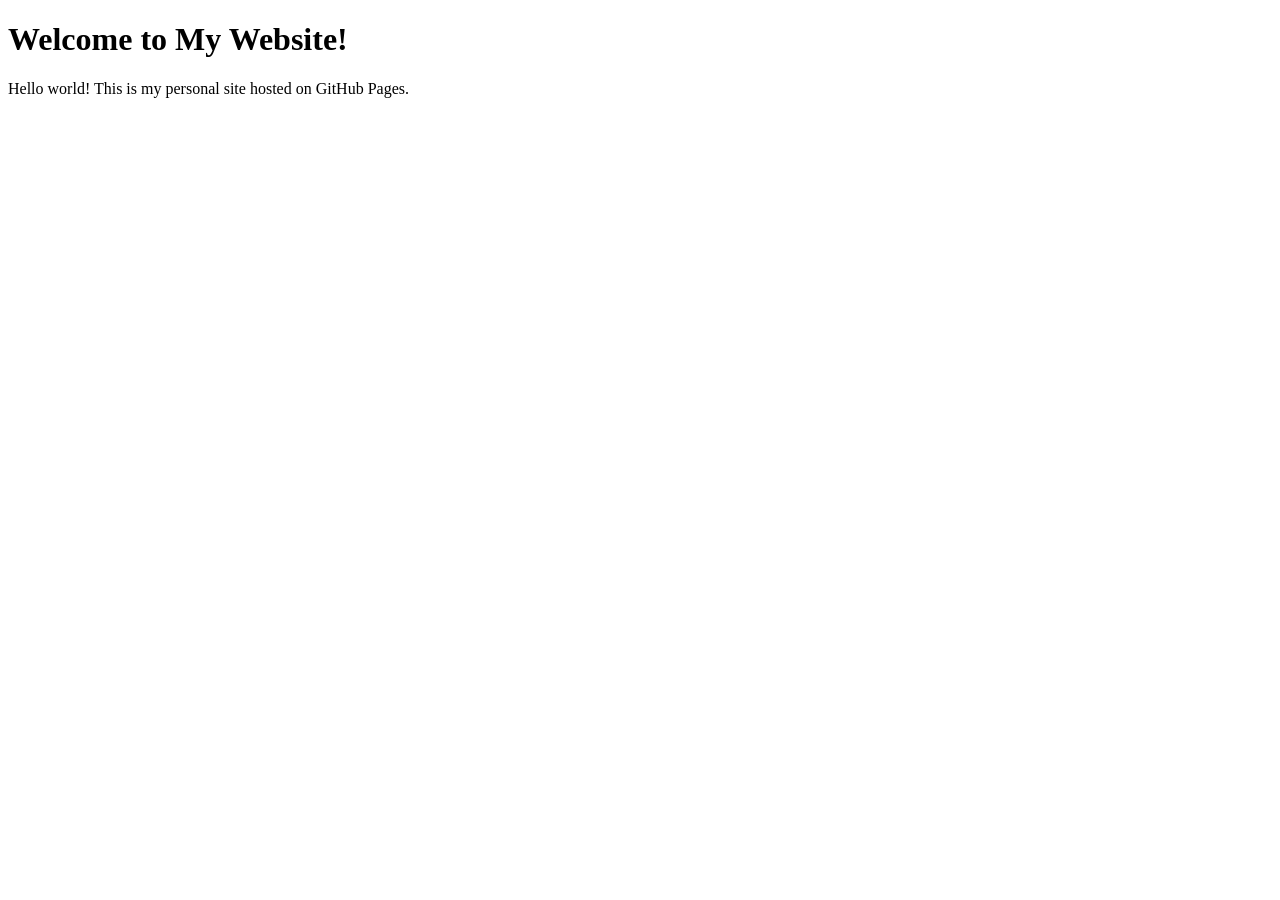
==== index.html @ 92191d57 "Add initial index.html for personal website" ====
<!DOCTYPE html>
<html>
<head>
    <title>My Personal Website</title>
</head>
<body>
    <h1>Welcome to My Website!</h1>
    <p>Hello world! This is my personal site hosted on GitHub Pages.</p>
</body>
</html>
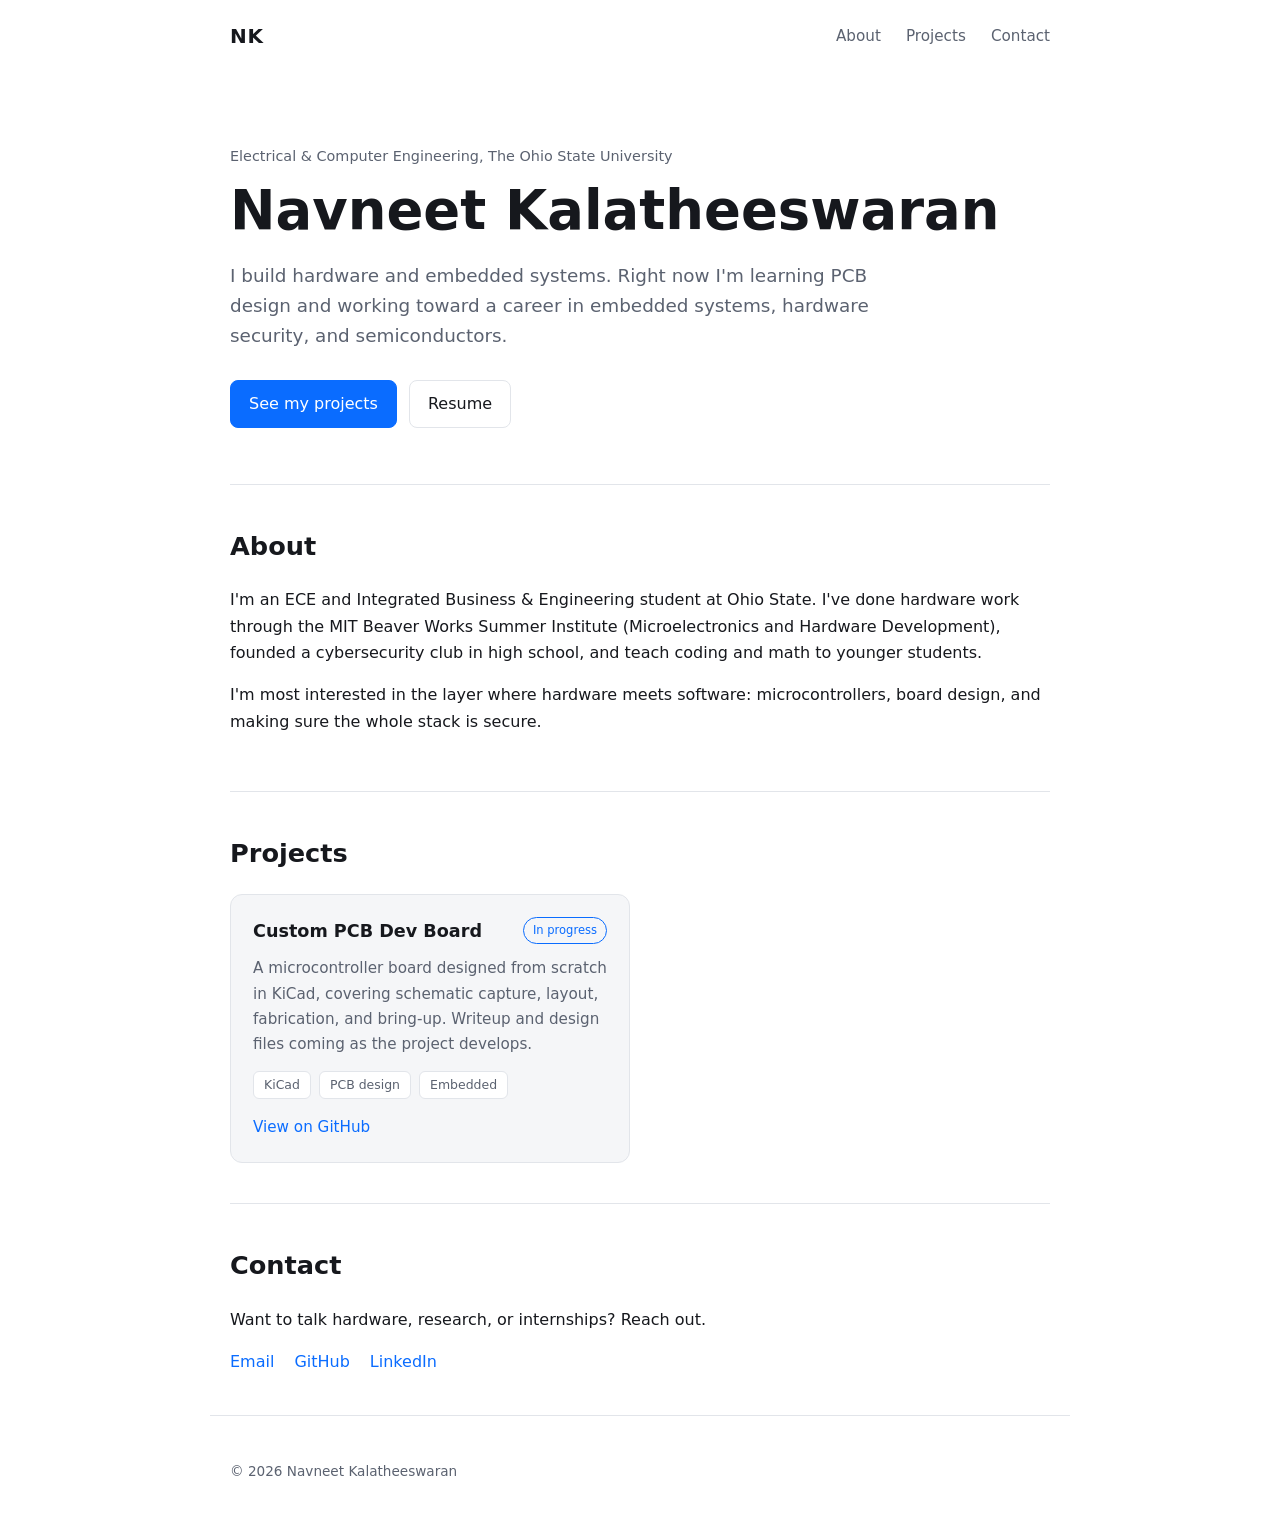
==== commit 5620d360: "Update index.html" ====
--- a/index.html
+++ b/index.html
@@ -1,10 +1,111 @@
 <!DOCTYPE html>
-<html>
+<html lang="en">
 <head>
-    <title>My Personal Website</title>
+  <meta charset="UTF-8">
+  <meta name="viewport" content="width=device-width, initial-scale=1">
+  <title>Navneet Kalatheeswaran | ECE Student</title>
+  <meta name="description" content="Electrical and computer engineering student at Ohio State interested in embedded systems, hardware security, and semiconductors.">
+  <link rel="stylesheet" href="style.css">
 </head>
 <body>
-    <h1>Welcome to My Website!</h1>
-    <p>Hello world! This is my personal site hosted on GitHub Pages.</p>
+
+  <header class="site-header">
+    <a class="brand" href="#top">NK</a>
+    <nav>
+      <a href="#about">About</a>
+      <a href="#projects">Projects</a>
+      <a href="#contact">Contact</a>
+    </nav>
+  </header>
+
+  <main id="top">
+
+    <section class="hero">
+      <p class="eyebrow">Electrical &amp; Computer Engineering, The Ohio State University</p>
+      <h1>Navneet Kalatheeswaran</h1>
+      <p class="lead">
+        I build hardware and embedded systems. Right now I'm learning PCB design
+        and working toward a career in embedded systems, hardware security, and semiconductors.
+      </p>
+      <div class="actions">
+        <a class="btn primary" href="#projects">See my projects</a>
+        <a class="btn" href="resume.pdf">Resume</a>
+      </div>
+    </section>
+
+    <section id="about">
+      <h2>About</h2>
+      <p>
+        I'm an ECE and Integrated Business &amp; Engineering student at Ohio State.
+        I've done hardware work through the MIT Beaver Works Summer Institute
+        (Microelectronics and Hardware Development), founded a cybersecurity club
+        in high school, and teach coding and math to younger students.
+      </p>
+      <p>
+        I'm most interested in the layer where hardware meets software: microcontrollers,
+        board design, and making sure the whole stack is secure.
+      </p>
+    </section>
+
+    <section id="projects">
+      <h2>Projects</h2>
+      <div class="grid">
+
+        <article class="card">
+          <div class="card-top">
+            <h3>Custom PCB Dev Board</h3>
+            <span class="tag status">In progress</span>
+          </div>
+          <p>
+            A microcontroller board designed from scratch in KiCad, covering schematic
+            capture, layout, fabrication, and bring-up. Writeup and design files coming
+            as the project develops.
+          </p>
+          <ul class="tags">
+            <li>KiCad</li>
+            <li>PCB design</li>
+            <li>Embedded</li>
+          </ul>
+          <a class="card-link" href="https://github.com/YOUR_GITHUB_USERNAME/YOUR_REPO_NAME">View on GitHub</a>
+        </article>
+
+        <!--
+        Copy this block for each new project:
+
+        <article class="card">
+          <div class="card-top">
+            <h3>Project name</h3>
+          </div>
+          <p>Two or three sentences: what it is, what you built, what you learned.</p>
+          <ul class="tags">
+            <li>Tool</li>
+            <li>Tool</li>
+          </ul>
+          <a class="card-link" href="https://github.com/YOUR_GITHUB_USERNAME/REPO">View on GitHub</a>
+        </article>
+        -->
+
+      </div>
+    </section>
+
+    <section id="contact">
+      <h2>Contact</h2>
+      <p>Want to talk hardware, research, or internships? Reach out.</p>
+      <ul class="links">
+        <li><a href="mailto:YOUR_EMAIL">Email</a></li>
+        <li><a href="https://github.com/YOUR_GITHUB_USERNAME">GitHub</a></li>
+        <li><a href="https://www.linkedin.com/in/YOUR_LINKEDIN">LinkedIn</a></li>
+      </ul>
+    </section>
+
+  </main>
+
+  <footer class="site-footer">
+    <p>&copy; <span id="year"></span> Navneet Kalatheeswaran</p>
+  </footer>
+
+  <script>
+    document.getElementById("year").textContent = new Date().getFullYear();
+  </script>
 </body>
 </html>
--- a/style.css
+++ b/style.css
@@ -0,0 +1,182 @@
+:root {
+  --bg: #ffffff;
+  --surface: #f5f6f8;
+  --text: #16181d;
+  --muted: #5b6270;
+  --border: #e2e5ea;
+  --accent: #0a6cff;
+  --accent-text: #ffffff;
+  --max: 860px;
+}
+
+@media (prefers-color-scheme: dark) {
+  :root {
+    --bg: #0e1116;
+    --surface: #161b22;
+    --text: #e8eaed;
+    --muted: #9aa3b0;
+    --border: #262c36;
+    --accent: #4c9aff;
+    --accent-text: #0e1116;
+  }
+}
+
+* { box-sizing: border-box; }
+
+html { scroll-behavior: smooth; }
+
+body {
+  margin: 0;
+  background: var(--bg);
+  color: var(--text);
+  font-family: system-ui, -apple-system, "Segoe UI", Roboto, sans-serif;
+  line-height: 1.65;
+}
+
+a { color: var(--accent); text-decoration: none; }
+a:hover { text-decoration: underline; }
+
+main, .site-header, .site-footer {
+  width: 100%;
+  max-width: var(--max);
+  margin: 0 auto;
+  padding-left: 20px;
+  padding-right: 20px;
+}
+
+/* Header */
+.site-header {
+  display: flex;
+  align-items: center;
+  justify-content: space-between;
+  padding-top: 20px;
+  padding-bottom: 20px;
+}
+
+.brand {
+  font-weight: 700;
+  font-size: 1.25rem;
+  color: var(--text);
+  letter-spacing: 0.04em;
+}
+
+.site-header nav a {
+  margin-left: 20px;
+  color: var(--muted);
+  font-size: 0.95rem;
+}
+.site-header nav a:hover { color: var(--text); text-decoration: none; }
+
+/* Hero */
+.hero { padding: 72px 0 56px; }
+
+.eyebrow {
+  color: var(--muted);
+  font-size: 0.9rem;
+  margin: 0 0 12px;
+}
+
+h1 {
+  font-size: clamp(2.2rem, 6vw, 3.4rem);
+  line-height: 1.1;
+  margin: 0 0 20px;
+}
+
+.lead {
+  font-size: 1.15rem;
+  color: var(--muted);
+  max-width: 60ch;
+  margin: 0 0 28px;
+}
+
+.actions { display: flex; gap: 12px; flex-wrap: wrap; }
+
+.btn {
+  display: inline-block;
+  padding: 10px 18px;
+  border: 1px solid var(--border);
+  border-radius: 8px;
+  color: var(--text);
+  font-weight: 500;
+}
+.btn:hover { text-decoration: none; background: var(--surface); }
+
+.btn.primary {
+  background: var(--accent);
+  border-color: var(--accent);
+  color: var(--accent-text);
+}
+.btn.primary:hover { opacity: 0.9; background: var(--accent); }
+
+/* Sections */
+section { padding: 40px 0; border-top: 1px solid var(--border); }
+.hero { border-top: none; }
+
+h2 { font-size: 1.6rem; margin: 0 0 20px; }
+h3 { font-size: 1.1rem; margin: 0; }
+
+/* Project cards */
+.grid {
+  display: grid;
+  grid-template-columns: repeat(auto-fill, minmax(280px, 1fr));
+  gap: 20px;
+}
+
+.card {
+  background: var(--surface);
+  border: 1px solid var(--border);
+  border-radius: 12px;
+  padding: 22px;
+  display: flex;
+  flex-direction: column;
+}
+
+.card-top {
+  display: flex;
+  justify-content: space-between;
+  align-items: flex-start;
+  gap: 12px;
+  margin-bottom: 10px;
+}
+
+.card p { color: var(--muted); margin: 0 0 14px; font-size: 0.95rem; }
+
+.tag.status {
+  font-size: 0.72rem;
+  padding: 3px 9px;
+  border-radius: 999px;
+  border: 1px solid var(--accent);
+  color: var(--accent);
+  white-space: nowrap;
+}
+
+.tags {
+  list-style: none;
+  padding: 0;
+  margin: 0 0 16px;
+  display: flex;
+  flex-wrap: wrap;
+  gap: 8px;
+}
+.tags li {
+  font-size: 0.78rem;
+  padding: 3px 10px;
+  border-radius: 6px;
+  background: var(--bg);
+  border: 1px solid var(--border);
+  color: var(--muted);
+}
+
+.card-link { margin-top: auto; font-weight: 500; font-size: 0.95rem; }
+
+/* Contact */
+.links { list-style: none; padding: 0; margin: 16px 0 0; display: flex; gap: 20px; flex-wrap: wrap; }
+
+/* Footer */
+.site-footer {
+  padding-top: 30px;
+  padding-bottom: 40px;
+  color: var(--muted);
+  font-size: 0.85rem;
+  border-top: 1px solid var(--border);
+}
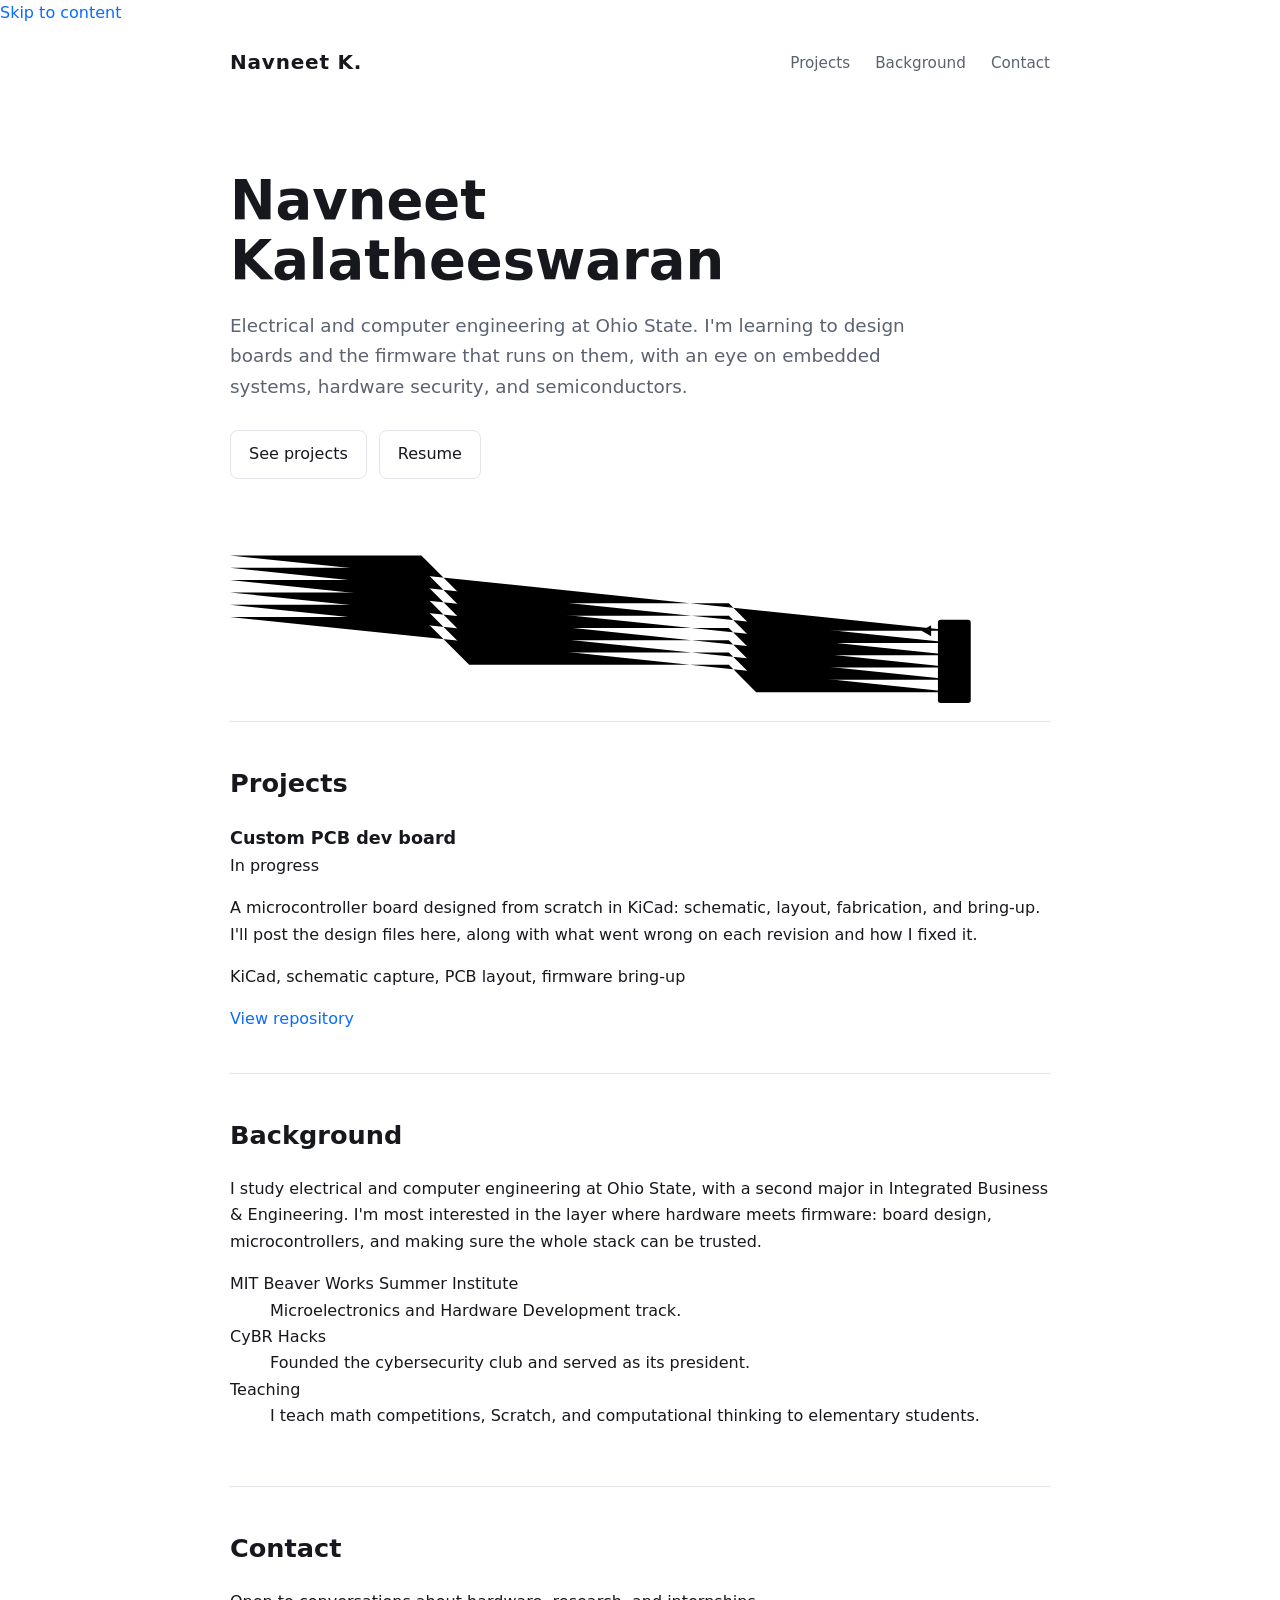
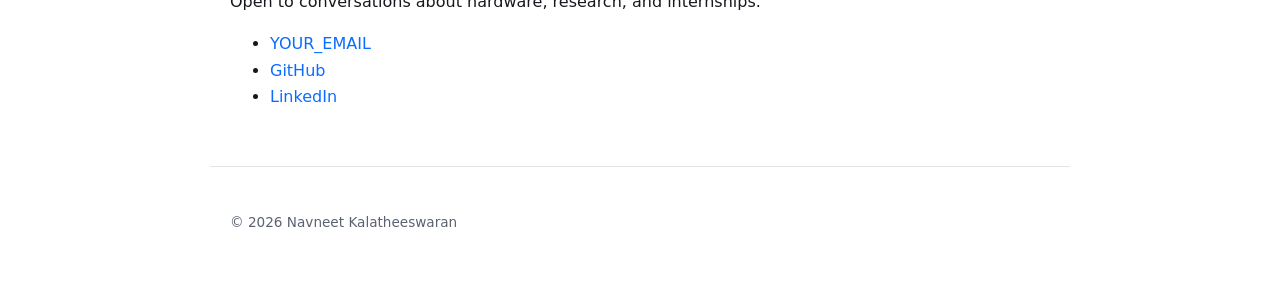
==== commit 4d1ad48a: "Revise HTML structure and meta tags Updated the title and description meta tags for clarity and adde" ====
--- a/index.html
+++ b/index.html
@@ -3,104 +3,145 @@
 <head>
   <meta charset="UTF-8">
   <meta name="viewport" content="width=device-width, initial-scale=1">
-  <title>Navneet Kalatheeswaran | ECE Student</title>
-  <meta name="description" content="Electrical and computer engineering student at Ohio State interested in embedded systems, hardware security, and semiconductors.">
+  <title>Navneet Kalatheeswaran</title>
+  <meta name="description" content="Electrical and computer engineering student at Ohio State. Learning board design and firmware, aiming at embedded systems, hardware security, and semiconductors.">
+  <meta name="theme-color" content="#1a0f2e">
+  <link rel="preconnect" href="https://fonts.googleapis.com">
+  <link rel="preconnect" href="https://fonts.gstatic.com" crossorigin>
+  <link href="https://fonts.googleapis.com/css2?family=Archivo:wdth,wght@62..125,100..900&family=Source+Serif+4:opsz,wght@8..60,400..700&display=swap" rel="stylesheet">
   <link rel="stylesheet" href="style.css">
 </head>
 <body>
+  <a class="skip" href="#main">Skip to content</a>
 
-  <header class="site-header">
-    <a class="brand" href="#top">NK</a>
-    <nav>
-      <a href="#about">About</a>
+  <header class="wrap site-header">
+    <a class="brand" href="#top">Navneet K.</a>
+    <nav aria-label="Primary">
       <a href="#projects">Projects</a>
+      <a href="#background">Background</a>
       <a href="#contact">Contact</a>
     </nav>
   </header>
 
-  <main id="top">
+  <main id="main">
 
-    <section class="hero">
-      <p class="eyebrow">Electrical &amp; Computer Engineering, The Ohio State University</p>
-      <h1>Navneet Kalatheeswaran</h1>
+    <section class="wrap hero" id="top">
+      <h1>Navneet<br>Kalatheeswaran</h1>
       <p class="lead">
-        I build hardware and embedded systems. Right now I'm learning PCB design
-        and working toward a career in embedded systems, hardware security, and semiconductors.
+        Electrical and computer engineering at Ohio State. I'm learning to design
+        boards and the firmware that runs on them, with an eye on embedded systems,
+        hardware security, and semiconductors.
       </p>
       <div class="actions">
-        <a class="btn primary" href="#projects">See my projects</a>
+        <a class="btn solid" href="#projects">See projects</a>
         <a class="btn" href="resume.pdf">Resume</a>
       </div>
     </section>
 
-    <section id="about">
-      <h2>About</h2>
-      <p>
-        I'm an ECE and Integrated Business &amp; Engineering student at Ohio State.
-        I've done hardware work through the MIT Beaver Works Summer Institute
-        (Microelectronics and Hardware Development), founded a cybersecurity club
-        in high school, and teach coding and math to younger students.
-      </p>
-      <p>
-        I'm most interested in the layer where hardware meets software: microcontrollers,
-        board design, and making sure the whole stack is secure.
-      </p>
-    </section>
+    <!-- Two buses of traces routed at 45 degrees into a 6-pin header, drawn once on load -->
+    <div class="board" aria-hidden="true">
+      <svg viewBox="0 0 1200 260" preserveAspectRatio="xMaxYMid slice" xmlns="http://www.w3.org/2000/svg" focusable="false">
+        <g class="traces">
+          <path class="trace" pathLength="1" style="--i:0" d="M0 30 h280 l70 70 h380 l40 40 h290"/>
+          <path class="trace" pathLength="1" style="--i:1" d="M0 48 h280 l70 70 h380 l40 40 h290"/>
+          <path class="trace" pathLength="1" style="--i:2" d="M0 66 h280 l70 70 h380 l40 40 h290"/>
+          <path class="trace" pathLength="1" style="--i:3" d="M0 84 h280 l70 70 h380 l40 40 h290"/>
+          <path class="trace" pathLength="1" style="--i:4" d="M0 102 h280 l70 70 h380 l40 40 h290"/>
+          <path class="trace" pathLength="1" style="--i:5" d="M0 120 h280 l70 70 h380 l40 40 h290"/>
+        </g>
+        <g class="connector">
+          <rect x="1036" y="124" width="48" height="122" rx="4"/>
+          <polygon points="1026,132 1026,148 1012,140"/>
+        </g>
+        <g class="pads">
+          <circle class="ring" cx="1060" cy="140" r="7"/><circle class="hole" cx="1060" cy="140" r="2.6"/>
+          <circle class="ring" cx="1060" cy="158" r="7"/><circle class="hole" cx="1060" cy="158" r="2.6"/>
+          <circle class="ring" cx="1060" cy="176" r="7"/><circle class="hole" cx="1060" cy="176" r="2.6"/>
+          <circle class="ring" cx="1060" cy="194" r="7"/><circle class="hole" cx="1060" cy="194" r="2.6"/>
+          <circle class="ring" cx="1060" cy="212" r="7"/><circle class="hole" cx="1060" cy="212" r="2.6"/>
+          <circle class="ring" cx="1060" cy="230" r="7"/><circle class="hole" cx="1060" cy="230" r="2.6"/>
+        </g>
+      </svg>
+    </div>
 
-    <section id="projects">
-      <h2>Projects</h2>
-      <div class="grid">
+    <div class="wrap">
 
-        <article class="card">
-          <div class="card-top">
-            <h3>Custom PCB Dev Board</h3>
-            <span class="tag status">In progress</span>
-          </div>
+      <section class="section" id="projects">
+        <h2>Projects</h2>
+        <div class="stack">
+
+          <article class="project">
+            <div class="project-head">
+              <h3>Custom PCB dev board</h3>
+              <span class="status">In progress</span>
+            </div>
+            <p>
+              A microcontroller board designed from scratch in KiCad: schematic, layout,
+              fabrication, and bring-up. I'll post the design files here, along with what
+              went wrong on each revision and how I fixed it.
+            </p>
+            <p class="meta">KiCad, schematic capture, PCB layout, firmware bring-up</p>
+            <a href="https://github.com/YOUR_GITHUB_USERNAME/YOUR_REPO_NAME">View repository</a>
+          </article>
+
+          <!--
+          Copy this block for each new project:
+
+          <article class="project">
+            <div class="project-head">
+              <h3>Project name</h3>
+            </div>
+            <p>Two or three sentences: what it is, what you built, what you learned.</p>
+            <p class="meta">Tools, parts, languages</p>
+            <a href="https://github.com/YOUR_GITHUB_USERNAME/REPO">View repository</a>
+          </article>
+          -->
+
+        </div>
+      </section>
+
+      <section class="section" id="background">
+        <h2>Background</h2>
+        <div class="stack">
           <p>
-            A microcontroller board designed from scratch in KiCad, covering schematic
-            capture, layout, fabrication, and bring-up. Writeup and design files coming
-            as the project develops.
+            I study electrical and computer engineering at Ohio State, with a second
+            major in Integrated Business &amp; Engineering. I'm most interested in the
+            layer where hardware meets firmware: board design, microcontrollers, and
+            making sure the whole stack can be trusted.
           </p>
-          <ul class="tags">
-            <li>KiCad</li>
-            <li>PCB design</li>
-            <li>Embedded</li>
+          <dl class="facts">
+            <div>
+              <dt>MIT Beaver Works Summer Institute</dt>
+              <dd>Microelectronics and Hardware Development track.</dd>
+            </div>
+            <div>
+              <dt>CyBR Hacks</dt>
+              <dd>Founded the cybersecurity club and served as its president.</dd>
+            </div>
+            <div>
+              <dt>Teaching</dt>
+              <dd>I teach math competitions, Scratch, and computational thinking to elementary students.</dd>
+            </div>
+          </dl>
+        </div>
+      </section>
+
+      <section class="section" id="contact">
+        <h2>Contact</h2>
+        <div class="stack">
+          <p>Open to conversations about hardware, research, and internships.</p>
+          <ul class="contact-links">
+            <li><a href="mailto:YOUR_EMAIL">YOUR_EMAIL</a></li>
+            <li><a href="https://github.com/YOUR_GITHUB_USERNAME">GitHub</a></li>
+            <li><a href="https://www.linkedin.com/in/YOUR_LINKEDIN">LinkedIn</a></li>
           </ul>
-          <a class="card-link" href="https://github.com/YOUR_GITHUB_USERNAME/YOUR_REPO_NAME">View on GitHub</a>
-        </article>
+        </div>
+      </section>
 
-        <!--
-        Copy this block for each new project:
-
-        <article class="card">
-          <div class="card-top">
-            <h3>Project name</h3>
-          </div>
-          <p>Two or three sentences: what it is, what you built, what you learned.</p>
-          <ul class="tags">
-            <li>Tool</li>
-            <li>Tool</li>
-          </ul>
-          <a class="card-link" href="https://github.com/YOUR_GITHUB_USERNAME/REPO">View on GitHub</a>
-        </article>
-        -->
-
-      </div>
-    </section>
-
-    <section id="contact">
-      <h2>Contact</h2>
-      <p>Want to talk hardware, research, or internships? Reach out.</p>
-      <ul class="links">
-        <li><a href="mailto:YOUR_EMAIL">Email</a></li>
-        <li><a href="https://github.com/YOUR_GITHUB_USERNAME">GitHub</a></li>
-        <li><a href="https://www.linkedin.com/in/YOUR_LINKEDIN">LinkedIn</a></li>
-      </ul>
-    </section>
-
+    </div>
   </main>
 
-  <footer class="site-footer">
+  <footer class="wrap site-footer">
     <p>&copy; <span id="year"></span> Navneet Kalatheeswaran</p>
   </footer>
 
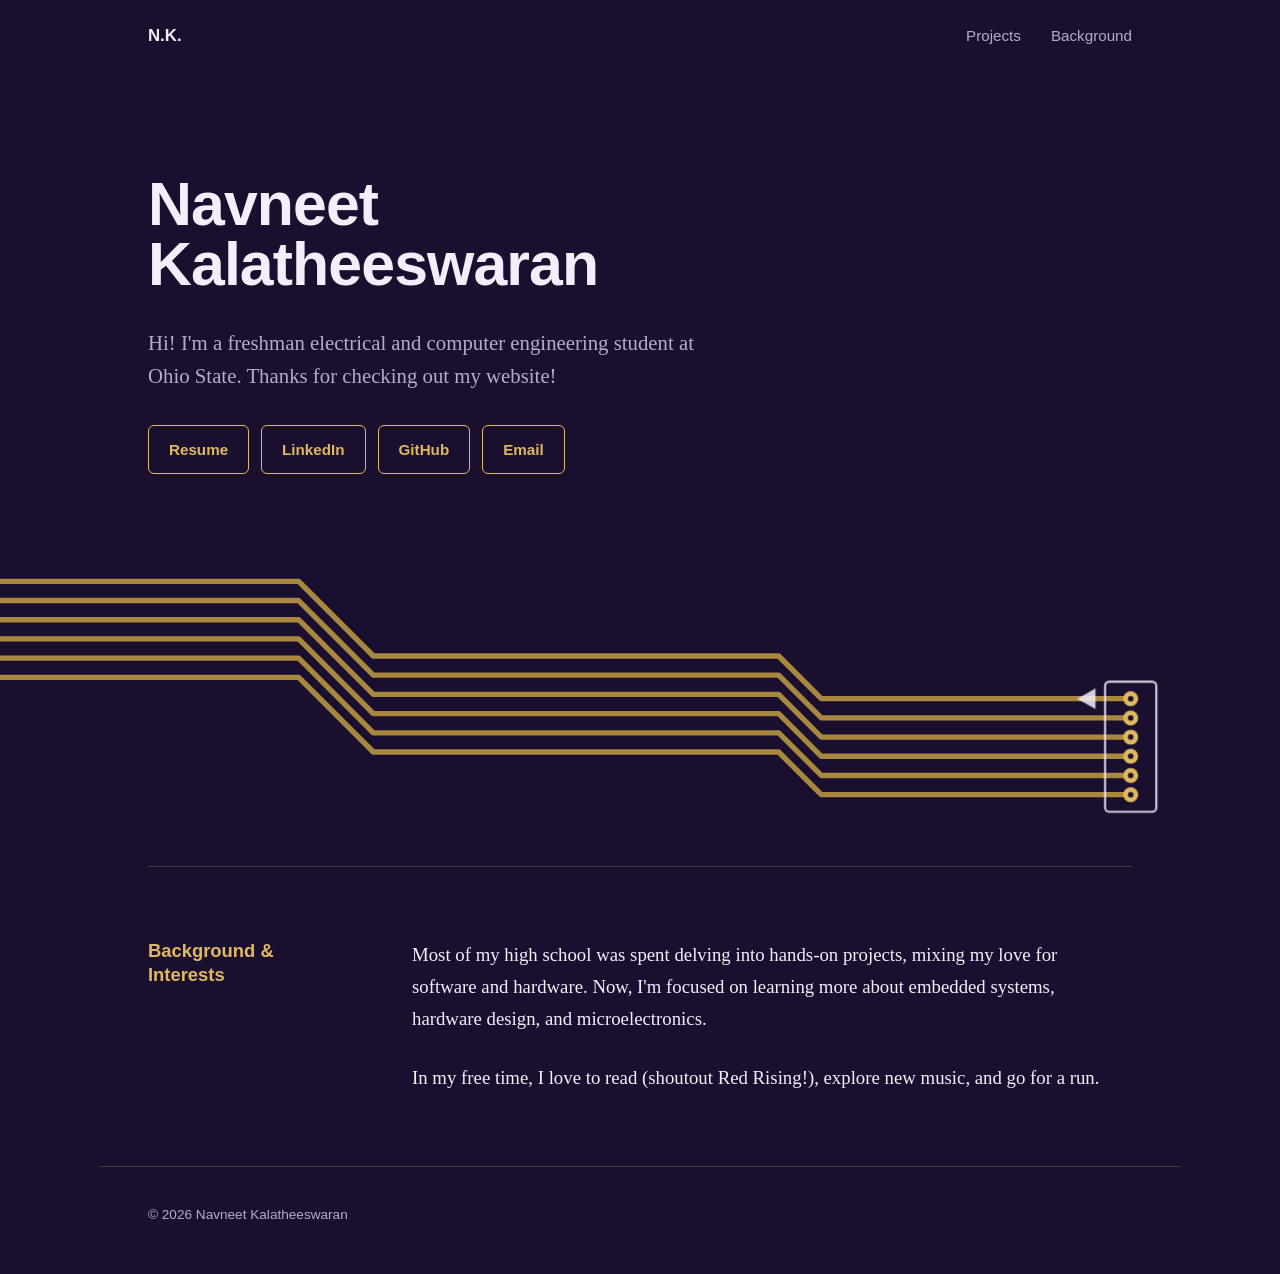
==== commit 95ed3bd5: "Lot of changes to format and information" ====
--- a/index.html
+++ b/index.html
@@ -4,7 +4,7 @@
   <meta charset="UTF-8">
   <meta name="viewport" content="width=device-width, initial-scale=1">
   <title>Navneet Kalatheeswaran</title>
-  <meta name="description" content="Electrical and computer engineering student at Ohio State. Learning board design and firmware, aiming at embedded systems, hardware security, and semiconductors.">
+  <meta name="description" content="Portfolio/Personal Website of Navneet Kalatheeswaran.">
   <meta name="theme-color" content="#1a0f2e">
   <link rel="preconnect" href="https://fonts.googleapis.com">
   <link rel="preconnect" href="https://fonts.gstatic.com" crossorigin>
@@ -15,11 +15,10 @@
   <a class="skip" href="#main">Skip to content</a>
 
   <header class="wrap site-header">
-    <a class="brand" href="#top">Navneet K.</a>
+    <a class="brand" href="#top">N.K.</a>
     <nav aria-label="Primary">
-      <a href="#projects">Projects</a>
+      <a href="projects.html">Projects</a>
       <a href="#background">Background</a>
-      <a href="#contact">Contact</a>
     </nav>
   </header>
 
@@ -28,13 +27,13 @@
     <section class="wrap hero" id="top">
       <h1>Navneet<br>Kalatheeswaran</h1>
       <p class="lead">
-        Electrical and computer engineering at Ohio State. I'm learning to design
-        boards and the firmware that runs on them, with an eye on embedded systems,
-        hardware security, and semiconductors.
+        Hi! I'm a freshman electrical and computer engineering student at Ohio State. Thanks for checking out my website!
       </p>
       <div class="actions">
-        <a class="btn solid" href="#projects">See projects</a>
         <a class="btn" href="resume.pdf">Resume</a>
+        <a class="btn" href="https://www.linkedin.com/in/navneet-kalatheeswaran">LinkedIn</a>
+        <a class="btn" href="https://github.com/navneet881">GitHub</a>
+        <a class="btn" href="mailto:327navneet@gmail.com">Email</a>
       </div>
     </section>
 
@@ -66,75 +65,15 @@
 
     <div class="wrap">
 
-      <section class="section" id="projects">
-        <h2>Projects</h2>
-        <div class="stack">
-
-          <article class="project">
-            <div class="project-head">
-              <h3>Custom PCB dev board</h3>
-              <span class="status">In progress</span>
-            </div>
-            <p>
-              A microcontroller board designed from scratch in KiCad: schematic, layout,
-              fabrication, and bring-up. I'll post the design files here, along with what
-              went wrong on each revision and how I fixed it.
-            </p>
-            <p class="meta">KiCad, schematic capture, PCB layout, firmware bring-up</p>
-            <a href="https://github.com/YOUR_GITHUB_USERNAME/YOUR_REPO_NAME">View repository</a>
-          </article>
-
-          <!--
-          Copy this block for each new project:
-
-          <article class="project">
-            <div class="project-head">
-              <h3>Project name</h3>
-            </div>
-            <p>Two or three sentences: what it is, what you built, what you learned.</p>
-            <p class="meta">Tools, parts, languages</p>
-            <a href="https://github.com/YOUR_GITHUB_USERNAME/REPO">View repository</a>
-          </article>
-          -->
-
-        </div>
-      </section>
-
       <section class="section" id="background">
-        <h2>Background</h2>
+        <h2>Background &amp; Interests</h2>
         <div class="stack">
           <p>
-            I study electrical and computer engineering at Ohio State, with a second
-            major in Integrated Business &amp; Engineering. I'm most interested in the
-            layer where hardware meets firmware: board design, microcontrollers, and
-            making sure the whole stack can be trusted.
+            Most of my high school was spent delving into hands-on projects, mixing my love for software and hardware. Now, I'm focused on learning more about embedded systems, hardware design, and microelectronics.
           </p>
-          <dl class="facts">
-            <div>
-              <dt>MIT Beaver Works Summer Institute</dt>
-              <dd>Microelectronics and Hardware Development track.</dd>
-            </div>
-            <div>
-              <dt>CyBR Hacks</dt>
-              <dd>Founded the cybersecurity club and served as its president.</dd>
-            </div>
-            <div>
-              <dt>Teaching</dt>
-              <dd>I teach math competitions, Scratch, and computational thinking to elementary students.</dd>
-            </div>
-          </dl>
-        </div>
-      </section>
-
-      <section class="section" id="contact">
-        <h2>Contact</h2>
-        <div class="stack">
-          <p>Open to conversations about hardware, research, and internships.</p>
-          <ul class="contact-links">
-            <li><a href="mailto:YOUR_EMAIL">YOUR_EMAIL</a></li>
-            <li><a href="https://github.com/YOUR_GITHUB_USERNAME">GitHub</a></li>
-            <li><a href="https://www.linkedin.com/in/YOUR_LINKEDIN">LinkedIn</a></li>
-          </ul>
+          <p>
+            In my free time, I love to read (shoutout Red Rising!), explore new music, and go for a run.
+          </p>
         </div>
       </section>
 
--- a/style.css
+++ b/style.css
@@ -1,182 +1,284 @@
+/* Palette: OSH Park style purple solder mask, ENIG gold, silkscreen white */
 :root {
-  --bg: #ffffff;
-  --surface: #f5f6f8;
-  --text: #16181d;
-  --muted: #5b6270;
-  --border: #e2e5ea;
-  --accent: #0a6cff;
-  --accent-text: #ffffff;
-  --max: 860px;
-}
-
-@media (prefers-color-scheme: dark) {
-  :root {
-    --bg: #0e1116;
-    --surface: #161b22;
-    --text: #e8eaed;
-    --muted: #9aa3b0;
-    --border: #262c36;
-    --accent: #4c9aff;
-    --accent-text: #0e1116;
-  }
-}
-
-* { box-sizing: border-box; }
+  color-scheme: dark;
+  --mask: #1a0f2e;
+  --mask-raised: #241542;
+  --gold: #e0b95f;
+  --gold-dim: #a8873f;
+  --silk: #f3eefa;
+  --silk-muted: #b6abcb;
+  --line: rgba(224, 185, 95, 0.24);
+
+  --max: 1080px;
+  --gutter: clamp(20px, 5vw, 48px);
+
+  --sans: "Archivo", "Helvetica Neue", Arial, sans-serif;
+  --serif: "Source Serif 4", Georgia, "Times New Roman", serif;
+}
+
+*, *::before, *::after { box-sizing: border-box; }
 
 html { scroll-behavior: smooth; }
+@media (prefers-reduced-motion: reduce) {
+  html { scroll-behavior: auto; }
+}
 
 body {
   margin: 0;
-  background: var(--bg);
-  color: var(--text);
-  font-family: system-ui, -apple-system, "Segoe UI", Roboto, sans-serif;
-  line-height: 1.65;
-}
-
-a { color: var(--accent); text-decoration: none; }
-a:hover { text-decoration: underline; }
-
-main, .site-header, .site-footer {
+  background: var(--mask);
+  color: var(--silk);
+  font-family: var(--serif);
+  font-size: clamp(1.05rem, 0.98rem + 0.3vw, 1.175rem);
+  line-height: 1.7;
+  -webkit-font-smoothing: antialiased;
+}
+
+.wrap {
   width: 100%;
   max-width: var(--max);
-  margin: 0 auto;
-  padding-left: 20px;
-  padding-right: 20px;
-}
+  margin-inline: auto;
+  padding-inline: var(--gutter);
+}
+
+/* Links and focus */
+a {
+  color: var(--gold);
+  text-decoration: underline;
+  text-decoration-thickness: 1px;
+  text-underline-offset: 0.22em;
+}
+a:hover { text-decoration-thickness: 2px; }
+
+:focus-visible {
+  outline: 2px solid var(--gold);
+  outline-offset: 3px;
+  border-radius: 2px;
+}
+
+.skip {
+  position: absolute;
+  left: 12px;
+  top: -60px;
+  background: var(--gold);
+  color: var(--mask);
+  padding: 8px 14px;
+  border-radius: 6px;
+  font-family: var(--sans);
+  font-weight: 600;
+  text-decoration: none;
+  z-index: 10;
+}
+.skip:focus { top: 12px; }
 
 /* Header */
 .site-header {
   display: flex;
   align-items: center;
   justify-content: space-between;
-  padding-top: 20px;
-  padding-bottom: 20px;
+  gap: 16px;
+  padding-block: 22px;
 }
 
 .brand {
+  font-family: var(--sans);
   font-weight: 700;
-  font-size: 1.25rem;
-  color: var(--text);
-  letter-spacing: 0.04em;
-}
-
+  font-stretch: 112%;
+  font-size: 1.05rem;
+  color: var(--silk);
+  text-decoration: none;
+}
+
+.site-header nav { display: flex; gap: clamp(16px, 3vw, 30px); }
 .site-header nav a {
-  margin-left: 20px;
-  color: var(--muted);
+  font-family: var(--sans);
+  font-weight: 500;
   font-size: 0.95rem;
-}
-.site-header nav a:hover { color: var(--text); text-decoration: none; }
+  color: var(--silk-muted);
+  text-decoration: none;
+}
+.site-header nav a:hover { color: var(--silk); text-decoration: underline; text-decoration-color: var(--gold); text-underline-offset: 0.3em; }
 
 /* Hero */
-.hero { padding: 72px 0 56px; }
-
-.eyebrow {
-  color: var(--muted);
-  font-size: 0.9rem;
-  margin: 0 0 12px;
-}
+.hero { padding-top: clamp(40px, 8vw, 104px); }
 
 h1 {
-  font-size: clamp(2.2rem, 6vw, 3.4rem);
-  line-height: 1.1;
-  margin: 0 0 20px;
+  margin: 0 0 clamp(20px, 3vw, 32px);
+  font-family: var(--sans);
+  font-weight: 800;
+  font-stretch: 118%;
+  font-size: clamp(2rem, 6vw, 3.8rem);
+  line-height: 0.98;
+  letter-spacing: -0.015em;
+  color: var(--silk);
 }
 
 .lead {
-  font-size: 1.15rem;
-  color: var(--muted);
-  max-width: 60ch;
-  margin: 0 0 28px;
-}
-
-.actions { display: flex; gap: 12px; flex-wrap: wrap; }
+  max-width: 36rem;
+  margin: 0 0 32px;
+  font-size: clamp(1.1rem, 1rem + 0.5vw, 1.3rem);
+  line-height: 1.6;
+  color: var(--silk-muted);
+}
+
+.actions { display: flex; flex-wrap: wrap; gap: 12px; }
 
 .btn {
   display: inline-block;
-  padding: 10px 18px;
-  border: 1px solid var(--border);
-  border-radius: 8px;
-  color: var(--text);
-  font-weight: 500;
-}
-.btn:hover { text-decoration: none; background: var(--surface); }
-
-.btn.primary {
-  background: var(--accent);
-  border-color: var(--accent);
-  color: var(--accent-text);
-}
-.btn.primary:hover { opacity: 0.9; background: var(--accent); }
+  padding: 11px 20px;
+  border: 1.5px solid var(--gold);
+  border-radius: 6px;
+  font-family: var(--sans);
+  font-weight: 600;
+  font-size: 0.95rem;
+  color: var(--gold);
+  text-decoration: none;
+  transition: background-color 0.15s, color 0.15s;
+}
+.btn:hover { background: rgba(224, 185, 95, 0.12); }
+.btn.solid { background: var(--gold); color: var(--mask); }
+.btn.solid:hover { background: #ebc975; }
+
+/* Trace banner: the one memorable element */
+.board { margin-top: clamp(40px, 7vw, 84px); }
+
+.board svg {
+  display: block;
+  width: 100%;
+  height: clamp(150px, 21vw, 260px);
+}
+
+.trace {
+  fill: none;
+  stroke: var(--gold-dim);
+  stroke-width: 5;
+  stroke-linejoin: round;
+}
+.connector rect,
+.connector polygon {
+  fill: none;
+  stroke: var(--silk);
+  stroke-width: 2;
+  opacity: 0.85;
+}
+.connector polygon { fill: var(--silk); }
+.ring { fill: var(--gold); }
+.hole { fill: var(--mask); }
+
+@media (prefers-reduced-motion: no-preference) {
+  .trace {
+    stroke-dasharray: 1;
+    stroke-dashoffset: 1;
+    animation: draw 1.9s cubic-bezier(0.5, 0, 0.2, 1) forwards;
+    animation-delay: calc(var(--i) * 90ms + 250ms);
+  }
+  .pads, .connector {
+    opacity: 0;
+    animation: appear 0.5s ease-out forwards;
+    animation-delay: 1.9s;
+  }
+  @keyframes draw { to { stroke-dashoffset: 0; } }
+  @keyframes appear { to { opacity: 1; } }
+}
 
 /* Sections */
-section { padding: 40px 0; border-top: 1px solid var(--border); }
-.hero { border-top: none; }
-
-h2 { font-size: 1.6rem; margin: 0 0 20px; }
-h3 { font-size: 1.1rem; margin: 0; }
-
-/* Project cards */
-.grid {
+.section {
   display: grid;
-  grid-template-columns: repeat(auto-fill, minmax(280px, 1fr));
-  gap: 20px;
-}
-
-.card {
-  background: var(--surface);
-  border: 1px solid var(--border);
-  border-radius: 12px;
-  padding: 22px;
-  display: flex;
-  flex-direction: column;
-}
-
-.card-top {
-  display: flex;
-  justify-content: space-between;
-  align-items: flex-start;
-  gap: 12px;
-  margin-bottom: 10px;
-}
-
-.card p { color: var(--muted); margin: 0 0 14px; font-size: 0.95rem; }
-
-.tag.status {
-  font-size: 0.72rem;
-  padding: 3px 9px;
-  border-radius: 999px;
-  border: 1px solid var(--accent);
-  color: var(--accent);
-  white-space: nowrap;
-}
-
-.tags {
-  list-style: none;
-  padding: 0;
-  margin: 0 0 16px;
+  grid-template-columns: minmax(0, 200px) minmax(0, 1fr);
+  gap: 20px clamp(24px, 5vw, 64px);
+  padding-block: clamp(40px, 6vw, 72px);
+  border-top: 1px solid var(--line);
+}
+.section:first-child { margin-top: clamp(24px, 4vw, 48px); }
+
+.section h2 {
+  margin: 0;
+  font-family: var(--sans);
+  font-weight: 700;
+  font-stretch: 112%;
+  font-size: 1.15rem;
+  line-height: 1.3;
+  color: var(--gold);
+}
+
+.stack { max-width: 44rem; }
+.stack > * + * { margin-top: 1.1em; }
+.stack p { margin: 0; }
+
+@media (max-width: 720px) {
+  .section { grid-template-columns: minmax(0, 1fr); }
+}
+
+/* Projects */
+.project-head {
   display: flex;
   flex-wrap: wrap;
-  gap: 8px;
-}
-.tags li {
-  font-size: 0.78rem;
-  padding: 3px 10px;
-  border-radius: 6px;
-  background: var(--bg);
-  border: 1px solid var(--border);
-  color: var(--muted);
-}
-
-.card-link { margin-top: auto; font-weight: 500; font-size: 0.95rem; }
+  align-items: baseline;
+  gap: 6px 14px;
+  margin-bottom: 10px;
+}
+.project h3 {
+  margin: 0;
+  font-family: var(--sans);
+  font-weight: 700;
+  font-stretch: 108%;
+  font-size: 1.4rem;
+  line-height: 1.25;
+}
+.project p { margin: 0 0 0.8em; }
+.project .meta {
+  font-family: var(--sans);
+  font-size: 0.9rem;
+  color: var(--silk-muted);
+}
+.project a { font-family: var(--sans); font-weight: 600; font-size: 0.95rem; }
+
+.status {
+  padding: 1px 10px;
+  border: 1px solid var(--gold);
+  border-radius: 999px;
+  font-family: var(--sans);
+  font-size: 0.8rem;
+  font-weight: 600;
+  color: var(--gold);
+}
+
+/* Background */
+.facts { margin: 0; }
+.facts > div { padding-block: 16px; border-top: 1px solid var(--line); }
+.facts > div:last-child { border-bottom: 1px solid var(--line); }
+.facts dt {
+  font-family: var(--sans);
+  font-weight: 600;
+  font-size: 1rem;
+  color: var(--silk);
+}
+.facts dd { margin: 2px 0 0; color: var(--silk-muted); }
 
 /* Contact */
-.links { list-style: none; padding: 0; margin: 16px 0 0; display: flex; gap: 20px; flex-wrap: wrap; }
+.contact-links {
+  list-style: none;
+  margin: 0;
+  padding: 0;
+}
+.contact-links li + li { margin-top: 6px; }
+.contact-links a {
+  font-family: inherit;
+  font-size: 1em;
+  font-weight: 600;
+  overflow-wrap: anywhere;
+}
 
 /* Footer */
 .site-footer {
-  padding-top: 30px;
-  padding-bottom: 40px;
-  color: var(--muted);
+  padding-block: 36px 48px;
+  border-top: 1px solid var(--line);
+  font-family: var(--sans);
   font-size: 0.85rem;
-  border-top: 1px solid var(--border);
-}
+  color: var(--silk-muted);
+}
+.site-footer p { margin: 0; }
+
+
+.stack p + p {
+  margin-top: 1.4em;
+}
